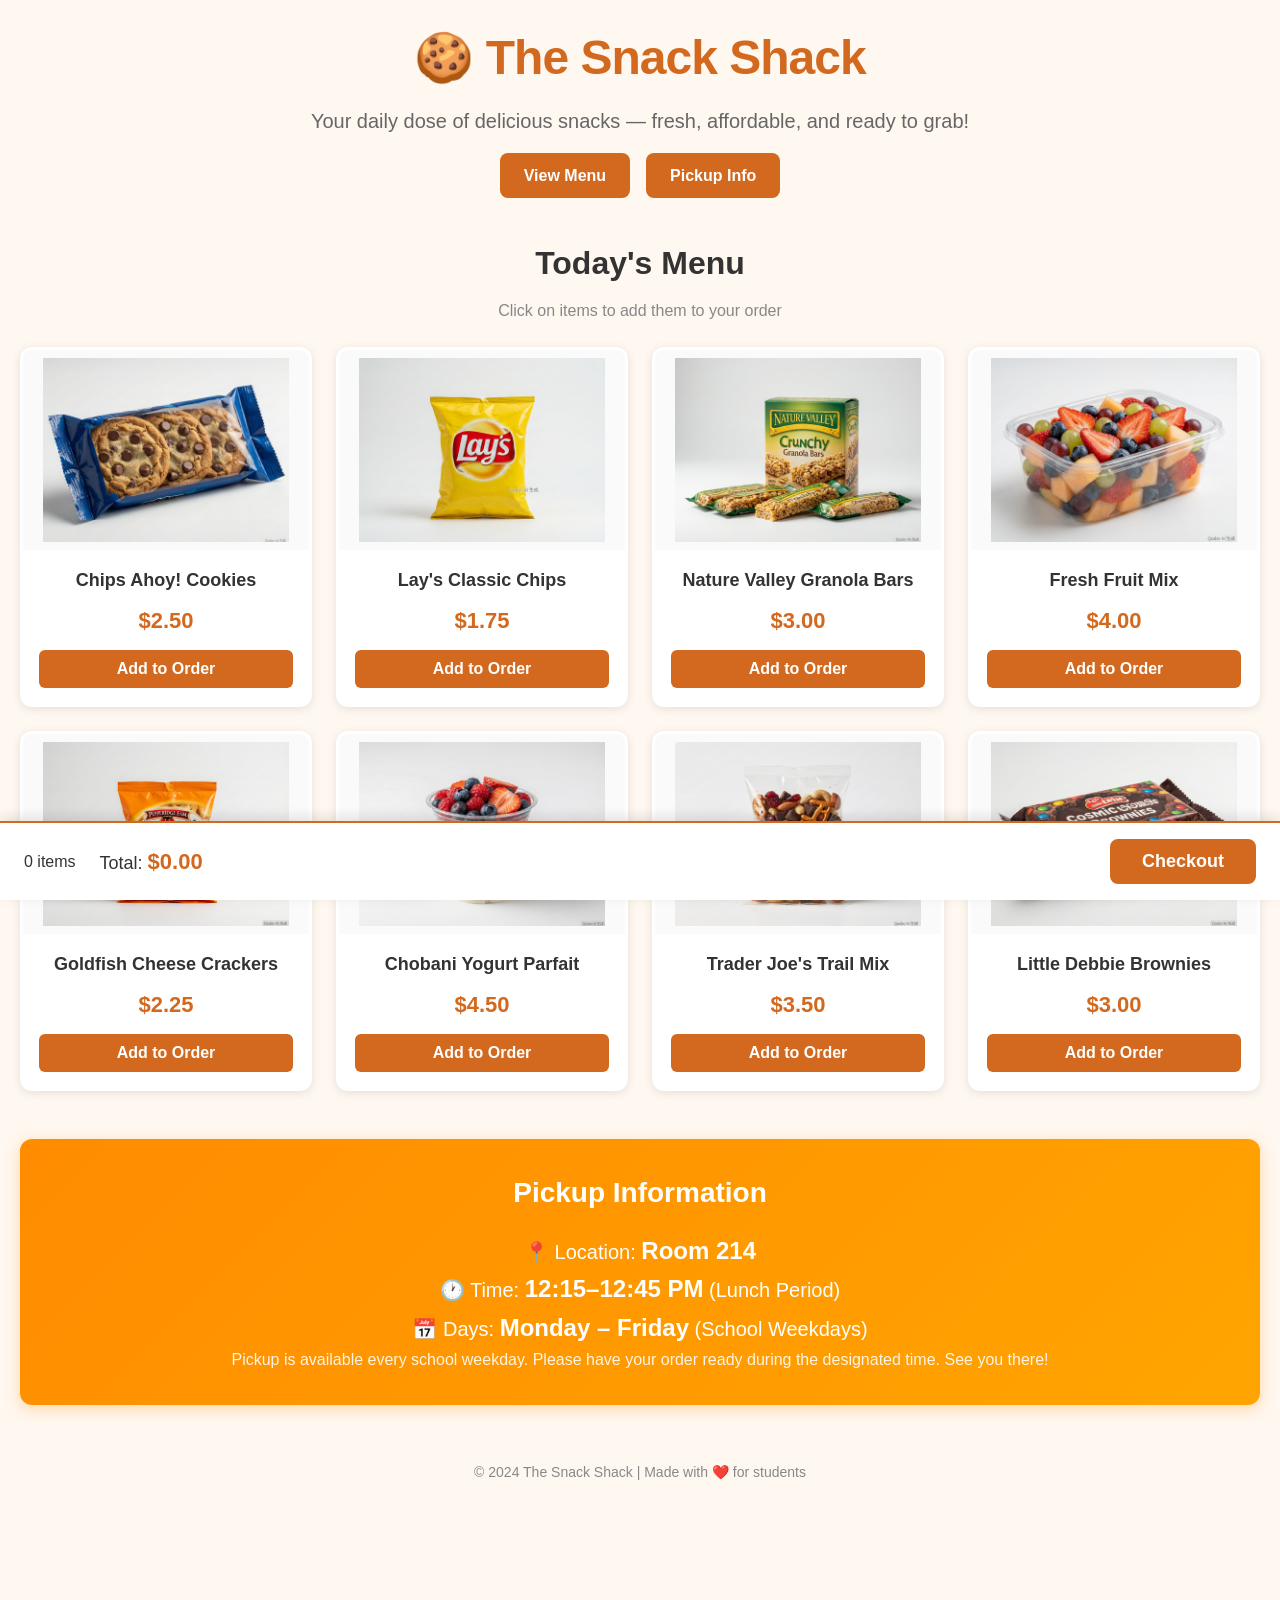
==== index.html @ eaa900c5 "Add Snack Shack website with brand-specific product images and pickup schedule" ====
<!DOCTYPE html>
<html lang="en">

<head>
    <meta charset="UTF-8">
    <meta name="viewport" content="width=device-width, initial-scale=1.0">
    <title>Today's Snack Shop</title>
    <link rel="stylesheet" href="stylesheet.css">
</head>

<body>

    <header class="site-header">
        <h1>🍪 The Snack Shack</h1>
        <p class="tagline">Your daily dose of delicious snacks — fresh, affordable, and ready to grab!</p>
        <nav class="header-nav">
            <a href="#menu" class="nav-link">View Menu</a>
            <a href="#pickup" class="nav-link">Pickup Info</a>
        </nav>
    </header>

    <section class="menu-section" id="menu">
        <h2>Today's Menu</h2>
        <p class="menu-subtitle">Click on items to add them to your order</p>
        <div class="menu-grid">

            <div class="menu-item" data-name="Chips Ahoy! Cookies" data-price="2.50">
                <img src="images/chips-ahoy-cookies.png" alt="Chips Ahoy! Chocolate Chip Cookies">
                <div class="item-info">
                    <h3 class="item-name">Chips Ahoy! Cookies</h3>
                    <p class="item-price">$2.50</p>
                    <button class="add-btn">Add to Order</button>
                </div>
            </div>

            <div class="menu-item" data-name="Lay's Classic Chips" data-price="1.75">
                <img src="images/lays-classic-chips.png" alt="Lay's Classic Potato Chips">
                <div class="item-info">
                    <h3 class="item-name">Lay's Classic Chips</h3>
                    <p class="item-price">$1.75</p>
                    <button class="add-btn">Add to Order</button>
                </div>
            </div>

            <div class="menu-item" data-name="Nature Valley Granola Bars" data-price="3.00">
                <img src="images/nature-valley-granola.png" alt="Nature Valley Crunchy Granola Bars">
                <div class="item-info">
                    <h3 class="item-name">Nature Valley Granola Bars</h3>
                    <p class="item-price">$3.00</p>
                    <button class="add-btn">Add to Order</button>
                </div>
            </div>

            <div class="menu-item" data-name="Fresh Fruit Mix" data-price="4.00">
                <img src="images/fresh-fruit-mix.png" alt="Fresh Cut Fruit Mix">
                <div class="item-info">
                    <h3 class="item-name">Fresh Fruit Mix</h3>
                    <p class="item-price">$4.00</p>
                    <button class="add-btn">Add to Order</button>
                </div>
            </div>

            <div class="menu-item" data-name="Goldfish Cheese Crackers" data-price="2.25">
                <img src="images/goldfish-crackers.png" alt="Pepperidge Farm Goldfish Crackers">
                <div class="item-info">
                    <h3 class="item-name">Goldfish Cheese Crackers</h3>
                    <p class="item-price">$2.25</p>
                    <button class="add-btn">Add to Order</button>
                </div>
            </div>

            <div class="menu-item" data-name="Chobani Yogurt Parfait" data-price="4.50">
                <img src="images/chobani-yogurt-parfait.png" alt="Chobani Yogurt Parfait with Granola and Berries">
                <div class="item-info">
                    <h3 class="item-name">Chobani Yogurt Parfait</h3>
                    <p class="item-price">$4.50</p>
                    <button class="add-btn">Add to Order</button>
                </div>
            </div>

            <div class="menu-item" data-name="Trader Joe's Trail Mix" data-price="3.50">
                <img src="images/trail-mix.png" alt="Trader Joe's Trail Mix">
                <div class="item-info">
                    <h3 class="item-name">Trader Joe's Trail Mix</h3>
                    <p class="item-price">$3.50</p>
                    <button class="add-btn">Add to Order</button>
                </div>
            </div>

            <div class="menu-item" data-name="Little Debbie Brownies" data-price="3.00">
                <img src="images/little-debbie-brownies.png" alt="Little Debbie Cosmic Brownies">
                <div class="item-info">
                    <h3 class="item-name">Little Debbie Brownies</h3>
                    <p class="item-price">$3.00</p>
                    <button class="add-btn">Add to Order</button>
                </div>
            </div>

        </div>
    </section>

    <section class="pickup-banner" id="pickup">
        <h2>Pickup Information</h2>
        <p class="pickup-details">📍 Location: <strong>Room 214</strong></p>
        <p class="pickup-details">🕐 Time: <strong>12:15–12:45 PM</strong> (Lunch Period)</p>
        <p class="pickup-details">📅 Days: <strong>Monday – Friday</strong> (School Weekdays)</p>
        <p class="pickup-note">Pickup is available every school weekday. Please have your order ready during the designated time. See you there!</p>
    </section>

    <footer class="site-footer">
        <p>&copy; 2024 The Snack Shack | Made with ❤️ for students</p>
    </footer>

    <div class="cart-bar" id="cartBar">
        <div class="cart-info">
            <span id="cartCount">0 items</span>
            <span class="cart-total">Total: <strong id="cartTotal">$0.00</strong></span>
        </div>
        <button class="cart-btn" id="checkoutBtn">Checkout</button>
    </div>

    <div class="modal-overlay" id="modalOverlay">
        <div class="modal">
            <h2>Your Order</h2>
            <div id="orderSummary"></div>
            <div class="modal-footer">
                <p class="modal-total">Total: <strong id="modalTotal">$0.00</strong></p>
                <p class="modal-pickup">📍 Pick up at <strong>Room 214</strong>, <strong>12:15–12:45 PM</strong>, Mon–Fri</p>
                <button class="modal-btn" id="closeModal">Close</button>
            </div>
        </div>
    </div>

</body>

<script src="script.js"></script>

</html>
---- stylesheet.css ----
* {
    box-sizing: border-box;
    margin: 0;
    padding: 0;
}

body {
    font-family: 'Segoe UI', Tahoma, Geneva, Verdana, sans-serif;
    background-color: #fff8f0;
    color: #333;
    padding: 20px;
    line-height: 1.6;
    max-width: 1400px;
    margin: 0 auto;
}

.site-header {
    text-align: center;
    margin-bottom: 40px;
}

.site-header h1 {
    font-size: 48px;
    color: #d2691e;
    margin-bottom: 8px;
    font-weight: 700;
    letter-spacing: -1px;
}

.tagline {
    font-size: 20px;
    color: #666;
    text-align: center;
    margin-bottom: 16px;
}

.header-nav {
    display: flex;
    gap: 16px;
    justify-content: center;
    margin-top: 16px;
}

.nav-link {
    display: inline-block;
    padding: 10px 24px;
    background: #d2691e;
    color: #fff;
    text-decoration: none;
    border-radius: 8px;
    font-weight: 600;
    transition: background 0.2s;
}

.nav-link:hover {
    background: #b8541a;
}

.menu-section h2 {
    font-size: 32px;
    color: #333;
    margin-bottom: 8px;
    text-align: center;
}

.menu-subtitle {
    text-align: center;
    color: #888;
    font-size: 16px;
    margin-bottom: 24px;
}

.menu-grid {
    display: grid;
    grid-template-columns: repeat(auto-fit, minmax(250px, 1fr));
    gap: 24px;
    margin-bottom: 48px;
}

.menu-item {
    background: #fff;
    border-radius: 12px;
    overflow: hidden;
    box-shadow: 0 2px 10px rgba(0, 0, 0, 0.1);
    transition: transform 0.2s ease, box-shadow 0.2s ease;
    cursor: pointer;
    border: 3px solid transparent;
}

.menu-item.selected {
    border-color: #4CAF50;
    background: #f1f8f4;
}

.menu-item:hover {
    transform: translateY(-4px);
    box-shadow: 0 6px 20px rgba(0, 0, 0, 0.15);
}

.menu-item img {
    width: 100%;
    height: 200px;
    object-fit: contain;
    display: block;
    background: #fafafa;
    padding: 8px;
}

.item-info {
    padding: 16px;
    text-align: center;
}

.item-name {
    font-size: 18px;
    color: #333;
    margin-bottom: 8px;
}

.item-price {
    font-size: 22px;
    font-weight: bold;
    color: #d2691e;
    text-align: center;
    margin-bottom: 12px;
}

.add-btn {
    width: 100%;
    padding: 10px;
    background: #d2691e;
    color: #fff;
    border: none;
    border-radius: 6px;
    font-size: 16px;
    font-weight: 600;
    cursor: pointer;
    transition: background 0.2s;
}

.add-btn:hover {
    background: #b8541a;
}

.menu-item.selected .add-btn {
    background: #4CAF50;
}

.pickup-banner {
    background: linear-gradient(135deg, #ff8c00, #ffa500);
    color: #fff;
    text-align: center;
    padding: 32px;
    border-radius: 12px;
    font-size: 22px;
    box-shadow: 0 4px 16px rgba(255, 140, 0, 0.3);
    margin-bottom: 32px;
}

.pickup-banner h2 {
    font-size: 28px;
    margin-bottom: 16px;
    color: #fff;
}

.pickup-details {
    font-size: 20px;
    margin: 8px 0;
}

.pickup-note {
    font-size: 16px;
    margin-top: 16px;
    opacity: 0.9;
}

.site-footer {
    text-align: center;
    padding: 24px;
    color: #888;
    font-size: 14px;
    margin-bottom: 80px;
}

.pickup-banner p {
    margin: 0;
}

.pickup-banner strong {
    font-size: 24px;
}

.cart-bar {
    position: fixed;
    bottom: 0;
    left: 0;
    right: 0;
    background: #fff;
    border-top: 2px solid #d2691e;
    padding: 16px 24px;
    display: flex;
    justify-content: space-between;
    align-items: center;
    box-shadow: 0 -4px 12px rgba(0, 0, 0, 0.1);
    z-index: 100;
}

.cart-info {
    display: flex;
    gap: 24px;
    align-items: center;
}

.cart-total {
    font-size: 18px;
}

.cart-total strong {
    color: #d2691e;
    font-size: 22px;
}

.cart-btn {
    padding: 12px 32px;
    background: #d2691e;
    color: #fff;
    border: none;
    border-radius: 8px;
    font-size: 18px;
    font-weight: 600;
    cursor: pointer;
    transition: background 0.2s;
}

.cart-btn:hover {
    background: #b8541a;
}

.modal-overlay {
    display: none;
    position: fixed;
    top: 0;
    left: 0;
    right: 0;
    bottom: 0;
    background: rgba(0, 0, 0, 0.6);
    z-index: 200;
    justify-content: center;
    align-items: center;
}

.modal-overlay.active {
    display: flex;
}

.modal {
    background: #fff;
    border-radius: 16px;
    padding: 32px;
    max-width: 500px;
    width: 90%;
    max-height: 80vh;
    overflow-y: auto;
}

.modal h2 {
    font-size: 28px;
    color: #d2691e;
    margin-bottom: 20px;
}

#orderSummary {
    margin-bottom: 20px;
}

.order-item {
    display: flex;
    justify-content: space-between;
    padding: 12px 0;
    border-bottom: 1px solid #eee;
}

.order-item-name {
    font-weight: 600;
}

.order-item-price {
    color: #d2691e;
    font-weight: 600;
}

.modal-footer {
    text-align: center;
}

.modal-total {
    font-size: 22px;
    margin-bottom: 12px;
}

.modal-total strong {
    color: #d2691e;
}

.modal-pickup {
    font-size: 16px;
    color: #666;
    margin-bottom: 20px;
}

.modal-btn {
    padding: 12px 40px;
    background: #d2691e;
    color: #fff;
    border: none;
    border-radius: 8px;
    font-size: 18px;
    font-weight: 600;
    cursor: pointer;
}

.modal-btn:hover {
    background: #b8541a;
}

@media (max-width: 768px) {
    body {
        padding: 16px;
        padding-bottom: 100px;
    }

    .site-header h1 {
        font-size: 32px;
    }

    .tagline {
        font-size: 16px;
    }

    .menu-section h2 {
        font-size: 24px;
    }

    .menu-grid {
        grid-template-columns: repeat(auto-fit, minmax(150px, 1fr));
        gap: 16px;
    }

    .menu-item img {
        height: 140px;
    }

    .item-name {
        font-size: 14px;
    }

    .item-price {
        font-size: 18px;
    }

    .add-btn {
        font-size: 14px;
        padding: 8px;
    }

    .pickup-banner {
        padding: 20px;
    }

    .pickup-banner h2 {
        font-size: 22px;
    }

    .pickup-details {
        font-size: 16px;
    }

    .pickup-note {
        font-size: 14px;
    }

    .cart-bar {
        padding: 12px 16px;
    }

    .cart-info {
        gap: 12px;
        font-size: 14px;
    }

    .cart-total strong {
        font-size: 18px;
    }

    .cart-btn {
        padding: 10px 20px;
        font-size: 16px;
    }
}
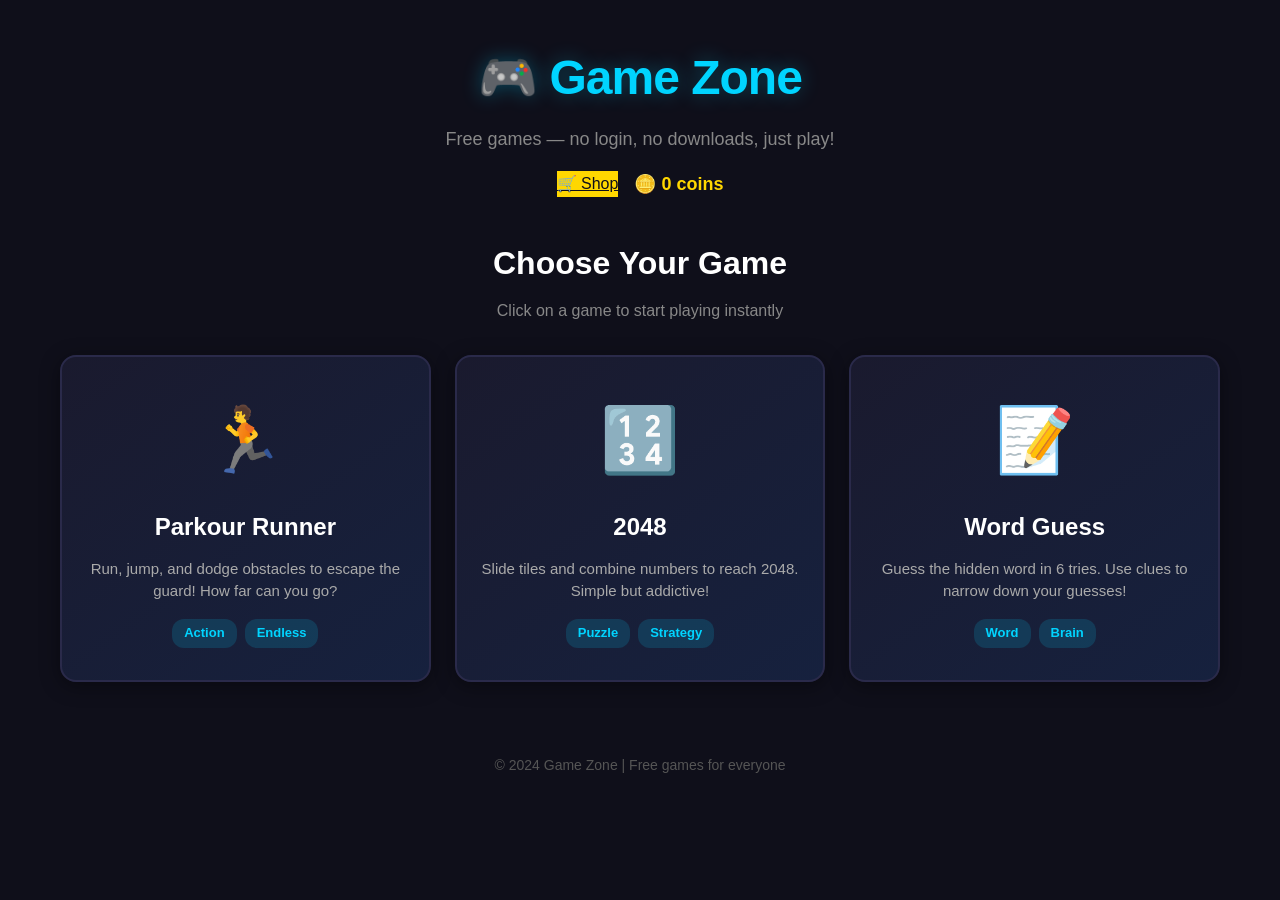
==== commit c9eea662: "Add Game Zone - 3 browser games with shop system - Parkour Runner: endless runner with 3 lanes, obst" ====
--- a/index.html
+++ b/index.html
@@ -4,135 +4,73 @@
 <head>
     <meta charset="UTF-8">
     <meta name="viewport" content="width=device-width, initial-scale=1.0">
-    <title>Today's Snack Shop</title>
+    <title>Game Zone - Free Online Games</title>
     <link rel="stylesheet" href="stylesheet.css">
 </head>
 
 <body>
 
     <header class="site-header">
-        <h1>🍪 The Snack Shack</h1>
-        <p class="tagline">Your daily dose of delicious snacks — fresh, affordable, and ready to grab!</p>
-        <nav class="header-nav">
-            <a href="#menu" class="nav-link">View Menu</a>
-            <a href="#pickup" class="nav-link">Pickup Info</a>
-        </nav>
+        <h1>🎮 Game Zone</h1>
+        <p class="tagline">Free games — no login, no downloads, just play!</p>
+        <div style="margin-top: 16px; display: flex; gap: 16px; justify-content: center; align-items: center;">
+            <a href="shop.html" class="nav-link" style="background: #ffd700; color: #0f0f1a;">🛒 Shop</a>
+            <span style="font-size: 18px; font-weight: 700; color: #ffd700;">🪙 <span id="homeCoins">0</span> coins</span>
+        </div>
     </header>
 
-    <section class="menu-section" id="menu">
-        <h2>Today's Menu</h2>
-        <p class="menu-subtitle">Click on items to add them to your order</p>
-        <div class="menu-grid">
+    <script>
+        document.getElementById('homeCoins').textContent = localStorage.getItem('gamezone_coins') || '0';
+    </script>
 
-            <div class="menu-item" data-name="Chips Ahoy! Cookies" data-price="2.50">
-                <img src="images/chips-ahoy-cookies.png" alt="Chips Ahoy! Chocolate Chip Cookies">
-                <div class="item-info">
-                    <h3 class="item-name">Chips Ahoy! Cookies</h3>
-                    <p class="item-price">$2.50</p>
-                    <button class="add-btn">Add to Order</button>
+    <section class="games-section">
+        <h2>Choose Your Game</h2>
+        <p class="games-subtitle">Click on a game to start playing instantly</p>
+        <div class="games-grid">
+
+            <a href="runner.html" class="game-card">
+                <div class="game-icon">🏃</div>
+                <div class="game-info">
+                    <h3 class="game-name">Parkour Runner</h3>
+                    <p class="game-description">Run, jump, and dodge obstacles to escape the guard! How far can you go?</p>
+                    <div class="game-tags">
+                        <span class="tag">Action</span>
+                        <span class="tag">Endless</span>
+                    </div>
                 </div>
-            </div>
+            </a>
 
-            <div class="menu-item" data-name="Lay's Classic Chips" data-price="1.75">
-                <img src="images/lays-classic-chips.png" alt="Lay's Classic Potato Chips">
-                <div class="item-info">
-                    <h3 class="item-name">Lay's Classic Chips</h3>
-                    <p class="item-price">$1.75</p>
-                    <button class="add-btn">Add to Order</button>
+            <a href="2048.html" class="game-card">
+                <div class="game-icon">🔢</div>
+                <div class="game-info">
+                    <h3 class="game-name">2048</h3>
+                    <p class="game-description">Slide tiles and combine numbers to reach 2048. Simple but addictive!</p>
+                    <div class="game-tags">
+                        <span class="tag">Puzzle</span>
+                        <span class="tag">Strategy</span>
+                    </div>
                 </div>
-            </div>
+            </a>
 
-            <div class="menu-item" data-name="Nature Valley Granola Bars" data-price="3.00">
-                <img src="images/nature-valley-granola.png" alt="Nature Valley Crunchy Granola Bars">
-                <div class="item-info">
-                    <h3 class="item-name">Nature Valley Granola Bars</h3>
-                    <p class="item-price">$3.00</p>
-                    <button class="add-btn">Add to Order</button>
+            <a href="wordle.html" class="game-card">
+                <div class="game-icon">📝</div>
+                <div class="game-info">
+                    <h3 class="game-name">Word Guess</h3>
+                    <p class="game-description">Guess the hidden word in 6 tries. Use clues to narrow down your guesses!</p>
+                    <div class="game-tags">
+                        <span class="tag">Word</span>
+                        <span class="tag">Brain</span>
+                    </div>
                 </div>
-            </div>
-
-            <div class="menu-item" data-name="Fresh Fruit Mix" data-price="4.00">
-                <img src="images/fresh-fruit-mix.png" alt="Fresh Cut Fruit Mix">
-                <div class="item-info">
-                    <h3 class="item-name">Fresh Fruit Mix</h3>
-                    <p class="item-price">$4.00</p>
-                    <button class="add-btn">Add to Order</button>
-                </div>
-            </div>
-
-            <div class="menu-item" data-name="Goldfish Cheese Crackers" data-price="2.25">
-                <img src="images/goldfish-crackers.png" alt="Pepperidge Farm Goldfish Crackers">
-                <div class="item-info">
-                    <h3 class="item-name">Goldfish Cheese Crackers</h3>
-                    <p class="item-price">$2.25</p>
-                    <button class="add-btn">Add to Order</button>
-                </div>
-            </div>
-
-            <div class="menu-item" data-name="Chobani Yogurt Parfait" data-price="4.50">
-                <img src="images/chobani-yogurt-parfait.png" alt="Chobani Yogurt Parfait with Granola and Berries">
-                <div class="item-info">
-                    <h3 class="item-name">Chobani Yogurt Parfait</h3>
-                    <p class="item-price">$4.50</p>
-                    <button class="add-btn">Add to Order</button>
-                </div>
-            </div>
-
-            <div class="menu-item" data-name="Trader Joe's Trail Mix" data-price="3.50">
-                <img src="images/trail-mix.png" alt="Trader Joe's Trail Mix">
-                <div class="item-info">
-                    <h3 class="item-name">Trader Joe's Trail Mix</h3>
-                    <p class="item-price">$3.50</p>
-                    <button class="add-btn">Add to Order</button>
-                </div>
-            </div>
-
-            <div class="menu-item" data-name="Little Debbie Brownies" data-price="3.00">
-                <img src="images/little-debbie-brownies.png" alt="Little Debbie Cosmic Brownies">
-                <div class="item-info">
-                    <h3 class="item-name">Little Debbie Brownies</h3>
-                    <p class="item-price">$3.00</p>
-                    <button class="add-btn">Add to Order</button>
-                </div>
-            </div>
+            </a>
 
         </div>
     </section>
 
-    <section class="pickup-banner" id="pickup">
-        <h2>Pickup Information</h2>
-        <p class="pickup-details">📍 Location: <strong>Room 214</strong></p>
-        <p class="pickup-details">🕐 Time: <strong>12:15–12:45 PM</strong> (Lunch Period)</p>
-        <p class="pickup-details">📅 Days: <strong>Monday – Friday</strong> (School Weekdays)</p>
-        <p class="pickup-note">Pickup is available every school weekday. Please have your order ready during the designated time. See you there!</p>
-    </section>
-
     <footer class="site-footer">
-        <p>&copy; 2024 The Snack Shack | Made with ❤️ for students</p>
+        <p>&copy; 2024 Game Zone | Free games for everyone</p>
     </footer>
-
-    <div class="cart-bar" id="cartBar">
-        <div class="cart-info">
-            <span id="cartCount">0 items</span>
-            <span class="cart-total">Total: <strong id="cartTotal">$0.00</strong></span>
-        </div>
-        <button class="cart-btn" id="checkoutBtn">Checkout</button>
-    </div>
-
-    <div class="modal-overlay" id="modalOverlay">
-        <div class="modal">
-            <h2>Your Order</h2>
-            <div id="orderSummary"></div>
-            <div class="modal-footer">
-                <p class="modal-total">Total: <strong id="modalTotal">$0.00</strong></p>
-                <p class="modal-pickup">📍 Pick up at <strong>Room 214</strong>, <strong>12:15–12:45 PM</strong>, Mon–Fri</p>
-                <button class="modal-btn" id="closeModal">Close</button>
-            </div>
-        </div>
-    </div>
 
 </body>
 
-<script src="script.js"></script>
-
 </html>
--- a/stylesheet.css
+++ b/stylesheet.css
@@ -1,3 +1,4 @@
+/* ===== Global Reset & Base ===== */
 * {
     box-sizing: border-box;
     margin: 0;
@@ -6,327 +7,266 @@
 
 body {
     font-family: 'Segoe UI', Tahoma, Geneva, Verdana, sans-serif;
-    background-color: #fff8f0;
-    color: #333;
+    background-color: #0f0f1a;
+    color: #e0e0e0;
     padding: 20px;
     line-height: 1.6;
-    max-width: 1400px;
+    max-width: 1200px;
     margin: 0 auto;
-}
-
+    min-height: 100vh;
+}
+
+/* ===== Header ===== */
 .site-header {
     text-align: center;
     margin-bottom: 40px;
+    padding-top: 20px;
 }
 
 .site-header h1 {
     font-size: 48px;
-    color: #d2691e;
+    color: #00d4ff;
     margin-bottom: 8px;
     font-weight: 700;
     letter-spacing: -1px;
+    text-shadow: 0 0 20px rgba(0, 212, 255, 0.3);
 }
 
 .tagline {
-    font-size: 20px;
-    color: #666;
-    text-align: center;
-    margin-bottom: 16px;
-}
-
-.header-nav {
+    font-size: 18px;
+    color: #888;
+    text-align: center;
+    margin-bottom: 16px;
+}
+
+/* ===== Home Page - Game Menu ===== */
+.games-section h2 {
+    font-size: 32px;
+    color: #fff;
+    margin-bottom: 8px;
+    text-align: center;
+}
+
+.games-subtitle {
+    text-align: center;
+    color: #888;
+    font-size: 16px;
+    margin-bottom: 32px;
+}
+
+.games-grid {
+    display: grid;
+    grid-template-columns: repeat(auto-fit, minmax(300px, 1fr));
+    gap: 24px;
+    margin-bottom: 48px;
+}
+
+.game-card {
+    background: linear-gradient(145deg, #1a1a2e, #16213e);
+    border-radius: 16px;
+    overflow: hidden;
+    box-shadow: 0 4px 20px rgba(0, 0, 0, 0.4);
+    transition: transform 0.3s ease, box-shadow 0.3s ease;
+    cursor: pointer;
+    border: 2px solid #2a2a4a;
+    text-decoration: none;
+    color: inherit;
+    display: block;
+    padding: 32px 24px;
+    text-align: center;
+}
+
+.game-card:hover {
+    transform: translateY(-8px);
+    box-shadow: 0 8px 32px rgba(0, 212, 255, 0.2);
+    border-color: #00d4ff;
+}
+
+.game-icon {
+    font-size: 64px;
+    margin-bottom: 16px;
+    display: block;
+}
+
+.game-info {
+    padding: 0;
+}
+
+.game-name {
+    font-size: 24px;
+    color: #fff;
+    margin-bottom: 12px;
+    font-weight: 700;
+}
+
+.game-description {
+    font-size: 15px;
+    color: #aaa;
+    margin-bottom: 16px;
+    line-height: 1.5;
+}
+
+.game-tags {
     display: flex;
-    gap: 16px;
+    gap: 8px;
     justify-content: center;
-    margin-top: 16px;
-}
-
-.nav-link {
+    flex-wrap: wrap;
+}
+
+.tag {
+    background: rgba(0, 212, 255, 0.15);
+    color: #00d4ff;
+    padding: 4px 12px;
+    border-radius: 12px;
+    font-size: 13px;
+    font-weight: 600;
+}
+
+/* ===== Footer ===== */
+.site-footer {
+    text-align: center;
+    padding: 24px;
+    color: #555;
+    font-size: 14px;
+    margin-bottom: 20px;
+}
+
+/* ===== Back Button (shared for game pages) ===== */
+.back-link {
     display: inline-block;
-    padding: 10px 24px;
-    background: #d2691e;
-    color: #fff;
+    padding: 8px 20px;
+    background: rgba(255, 255, 255, 0.1);
+    color: #00d4ff;
     text-decoration: none;
     border-radius: 8px;
     font-weight: 600;
     transition: background 0.2s;
-}
-
-.nav-link:hover {
-    background: #b8541a;
-}
-
-.menu-section h2 {
-    font-size: 32px;
-    color: #333;
+    margin-bottom: 16px;
+    border: 1px solid rgba(0, 212, 255, 0.3);
+}
+
+.back-link:hover {
+    background: rgba(0, 212, 255, 0.15);
+}
+
+/* ===== Game Page Shared Styles ===== */
+.game-header {
+    text-align: center;
+    margin-bottom: 24px;
+}
+
+.game-header h1 {
+    font-size: 36px;
+    color: #00d4ff;
     margin-bottom: 8px;
-    text-align: center;
-}
-
-.menu-subtitle {
-    text-align: center;
+}
+
+.game-header p {
     color: #888;
-    font-size: 16px;
-    margin-bottom: 24px;
-}
-
-.menu-grid {
-    display: grid;
-    grid-template-columns: repeat(auto-fit, minmax(250px, 1fr));
-    gap: 24px;
-    margin-bottom: 48px;
-}
-
-.menu-item {
-    background: #fff;
-    border-radius: 12px;
-    overflow: hidden;
-    box-shadow: 0 2px 10px rgba(0, 0, 0, 0.1);
-    transition: transform 0.2s ease, box-shadow 0.2s ease;
-    cursor: pointer;
-    border: 3px solid transparent;
-}
-
-.menu-item.selected {
-    border-color: #4CAF50;
-    background: #f1f8f4;
-}
-
-.menu-item:hover {
-    transform: translateY(-4px);
-    box-shadow: 0 6px 20px rgba(0, 0, 0, 0.15);
-}
-
-.menu-item img {
-    width: 100%;
-    height: 200px;
-    object-fit: contain;
-    display: block;
-    background: #fafafa;
-    padding: 8px;
-}
-
-.item-info {
-    padding: 16px;
-    text-align: center;
-}
-
-.item-name {
-    font-size: 18px;
-    color: #333;
-    margin-bottom: 8px;
-}
-
-.item-price {
+    font-size: 15px;
+}
+
+/* ===== Score / Status Display ===== */
+.score-display {
+    text-align: center;
+    margin-bottom: 16px;
+}
+
+.score-display span {
     font-size: 22px;
-    font-weight: bold;
-    color: #d2691e;
-    text-align: center;
-    margin-bottom: 12px;
-}
-
-.add-btn {
-    width: 100%;
-    padding: 10px;
-    background: #d2691e;
-    color: #fff;
+    font-weight: 700;
+    color: #00d4ff;
+}
+
+/* ===== Buttons (game actions) ===== */
+.game-btn {
+    padding: 10px 24px;
+    background: #00d4ff;
+    color: #0f0f1a;
     border: none;
-    border-radius: 6px;
+    border-radius: 8px;
     font-size: 16px;
     font-weight: 600;
     cursor: pointer;
-    transition: background 0.2s;
-}
-
-.add-btn:hover {
-    background: #b8541a;
-}
-
-.menu-item.selected .add-btn {
-    background: #4CAF50;
-}
-
-.pickup-banner {
-    background: linear-gradient(135deg, #ff8c00, #ffa500);
-    color: #fff;
-    text-align: center;
-    padding: 32px;
-    border-radius: 12px;
-    font-size: 22px;
-    box-shadow: 0 4px 16px rgba(255, 140, 0, 0.3);
-    margin-bottom: 32px;
-}
-
-.pickup-banner h2 {
-    font-size: 28px;
-    margin-bottom: 16px;
-    color: #fff;
-}
-
-.pickup-details {
-    font-size: 20px;
-    margin: 8px 0;
-}
-
-.pickup-note {
-    font-size: 16px;
-    margin-top: 16px;
-    opacity: 0.9;
-}
-
-.site-footer {
-    text-align: center;
-    padding: 24px;
-    color: #888;
-    font-size: 14px;
-    margin-bottom: 80px;
-}
-
-.pickup-banner p {
-    margin: 0;
-}
-
-.pickup-banner strong {
-    font-size: 24px;
-}
-
-.cart-bar {
-    position: fixed;
-    bottom: 0;
-    left: 0;
-    right: 0;
-    background: #fff;
-    border-top: 2px solid #d2691e;
-    padding: 16px 24px;
-    display: flex;
-    justify-content: space-between;
-    align-items: center;
-    box-shadow: 0 -4px 12px rgba(0, 0, 0, 0.1);
-    z-index: 100;
-}
-
-.cart-info {
-    display: flex;
-    gap: 24px;
-    align-items: center;
-}
-
-.cart-total {
-    font-size: 18px;
-}
-
-.cart-total strong {
-    color: #d2691e;
-    font-size: 22px;
-}
-
-.cart-btn {
-    padding: 12px 32px;
-    background: #d2691e;
-    color: #fff;
-    border: none;
-    border-radius: 8px;
-    font-size: 18px;
-    font-weight: 600;
-    cursor: pointer;
-    transition: background 0.2s;
-}
-
-.cart-btn:hover {
-    background: #b8541a;
-}
-
-.modal-overlay {
+    transition: background 0.2s, transform 0.1s;
+}
+
+.game-btn:hover {
+    background: #00b8e6;
+    transform: scale(1.02);
+}
+
+.game-btn:active {
+    transform: scale(0.98);
+}
+
+.game-btn.secondary {
+    background: rgba(255, 255, 255, 0.1);
+    color: #e0e0e0;
+    border: 1px solid #444;
+}
+
+.game-btn.secondary:hover {
+    background: rgba(255, 255, 255, 0.15);
+}
+
+/* ===== Overlay / Modal ===== */
+.overlay {
     display: none;
     position: fixed;
     top: 0;
     left: 0;
     right: 0;
     bottom: 0;
-    background: rgba(0, 0, 0, 0.6);
+    background: rgba(0, 0, 0, 0.8);
     z-index: 200;
     justify-content: center;
     align-items: center;
 }
 
-.modal-overlay.active {
+.overlay.active {
     display: flex;
 }
 
-.modal {
-    background: #fff;
+.overlay-content {
+    background: #1a1a2e;
     border-radius: 16px;
-    padding: 32px;
-    max-width: 500px;
+    padding: 40px;
+    text-align: center;
+    border: 2px solid #2a2a4a;
+    max-width: 400px;
     width: 90%;
-    max-height: 80vh;
-    overflow-y: auto;
-}
-
-.modal h2 {
+}
+
+.overlay-content h2 {
     font-size: 28px;
-    color: #d2691e;
-    margin-bottom: 20px;
-}
-
-#orderSummary {
-    margin-bottom: 20px;
-}
-
-.order-item {
+    color: #00d4ff;
+    margin-bottom: 16px;
+}
+
+.overlay-content p {
+    color: #aaa;
+    margin-bottom: 24px;
+    font-size: 16px;
+}
+
+/* ===== Canvas Container ===== */
+.canvas-container {
     display: flex;
-    justify-content: space-between;
-    padding: 12px 0;
-    border-bottom: 1px solid #eee;
-}
-
-.order-item-name {
-    font-weight: 600;
-}
-
-.order-item-price {
-    color: #d2691e;
-    font-weight: 600;
-}
-
-.modal-footer {
-    text-align: center;
-}
-
-.modal-total {
-    font-size: 22px;
-    margin-bottom: 12px;
-}
-
-.modal-total strong {
-    color: #d2691e;
-}
-
-.modal-pickup {
-    font-size: 16px;
-    color: #666;
-    margin-bottom: 20px;
-}
-
-.modal-btn {
-    padding: 12px 40px;
-    background: #d2691e;
-    color: #fff;
-    border: none;
+    justify-content: center;
+    margin-bottom: 16px;
+}
+
+.canvas-container canvas {
     border-radius: 8px;
-    font-size: 18px;
-    font-weight: 600;
-    cursor: pointer;
-}
-
-.modal-btn:hover {
-    background: #b8541a;
-}
-
+    border: 2px solid #2a2a4a;
+    max-width: 100%;
+}
+
+/* ===== Responsive ===== */
 @media (max-width: 768px) {
     body {
         padding: 16px;
-        padding-bottom: 100px;
     }
 
     .site-header h1 {
@@ -334,66 +274,31 @@
     }
 
     .tagline {
-        font-size: 16px;
-    }
-
-    .menu-section h2 {
+        font-size: 15px;
+    }
+
+    .games-section h2 {
         font-size: 24px;
     }
 
-    .menu-grid {
-        grid-template-columns: repeat(auto-fit, minmax(150px, 1fr));
+    .games-grid {
+        grid-template-columns: 1fr;
         gap: 16px;
     }
 
-    .menu-item img {
-        height: 140px;
-    }
-
-    .item-name {
-        font-size: 14px;
-    }
-
-    .item-price {
-        font-size: 18px;
-    }
-
-    .add-btn {
-        font-size: 14px;
-        padding: 8px;
-    }
-
-    .pickup-banner {
-        padding: 20px;
-    }
-
-    .pickup-banner h2 {
-        font-size: 22px;
-    }
-
-    .pickup-details {
-        font-size: 16px;
-    }
-
-    .pickup-note {
-        font-size: 14px;
-    }
-
-    .cart-bar {
-        padding: 12px 16px;
-    }
-
-    .cart-info {
-        gap: 12px;
-        font-size: 14px;
-    }
-
-    .cart-total strong {
-        font-size: 18px;
-    }
-
-    .cart-btn {
-        padding: 10px 20px;
-        font-size: 16px;
-    }
-}
+    .game-card {
+        padding: 24px 16px;
+    }
+
+    .game-icon {
+        font-size: 48px;
+    }
+
+    .game-name {
+        font-size: 20px;
+    }
+
+    .game-header h1 {
+        font-size: 28px;
+    }
+}
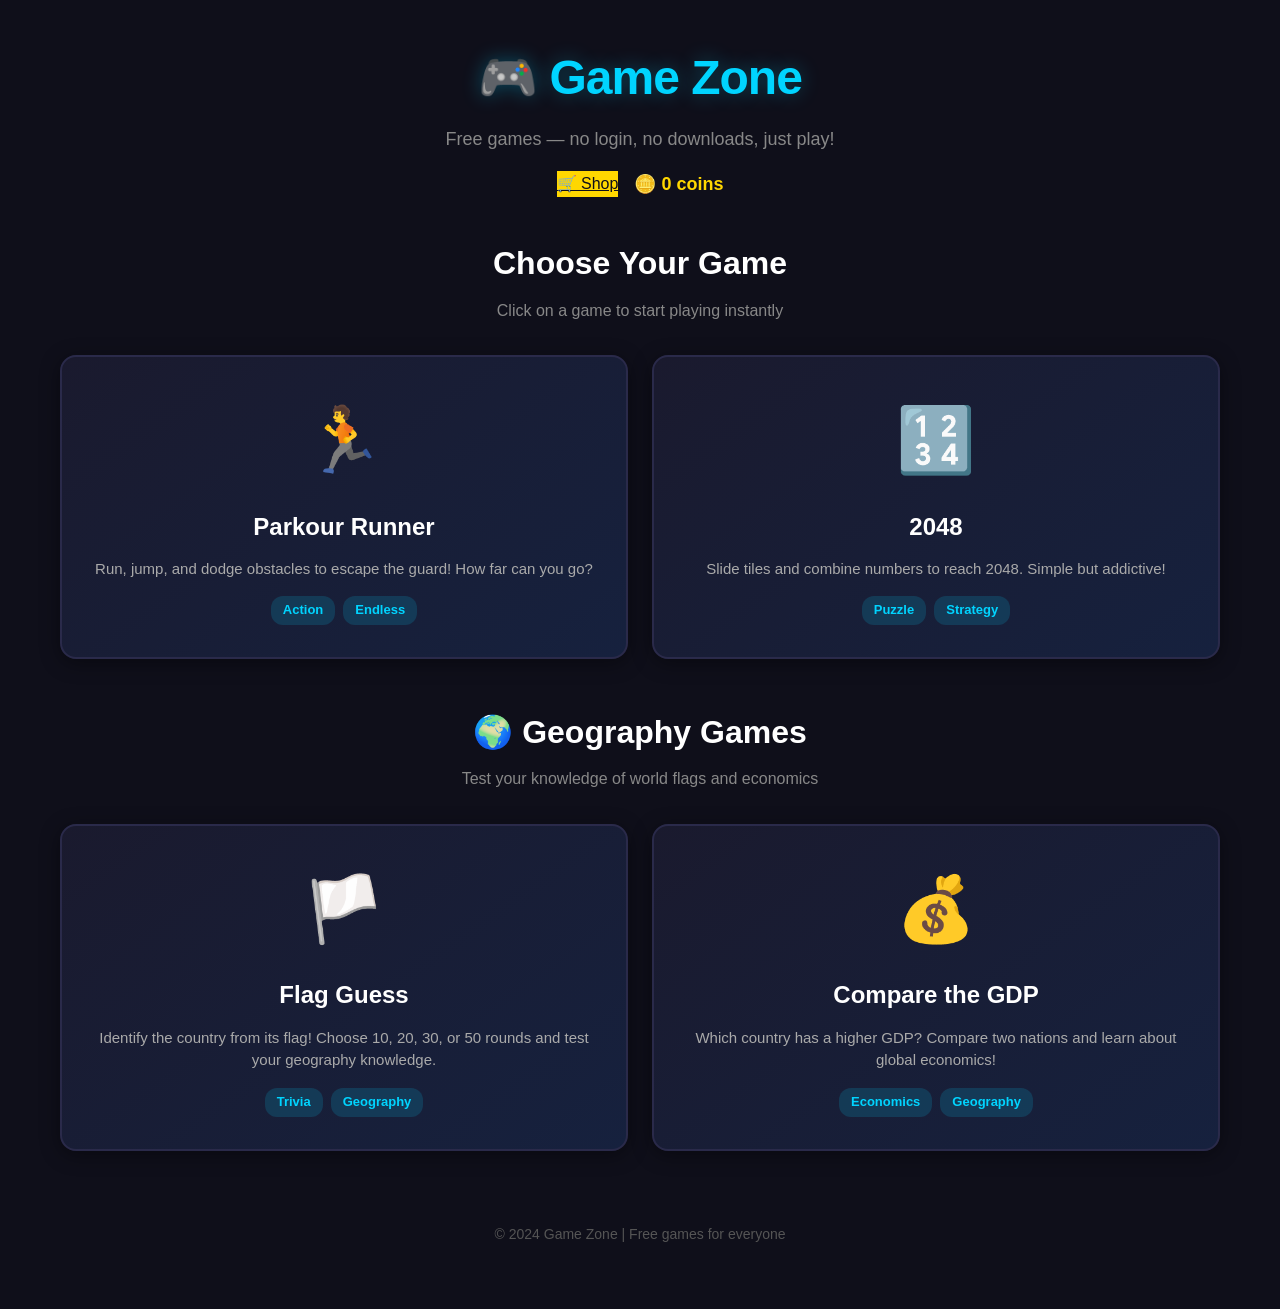
==== commit 503cc3d6: "Add Flag Guess and Compare the GDP geography games with round selector" ====
--- a/index.html
+++ b/index.html
@@ -52,14 +52,34 @@
                 </div>
             </a>
 
-            <a href="wordle.html" class="game-card">
-                <div class="game-icon">📝</div>
+        </div>
+    </section>
+
+    <section class="games-section">
+        <h2>🌍 Geography Games</h2>
+        <p class="games-subtitle">Test your knowledge of world flags and economics</p>
+        <div class="games-grid">
+
+            <a href="flag.html" class="game-card">
+                <div class="game-icon">🏳️</div>
                 <div class="game-info">
-                    <h3 class="game-name">Word Guess</h3>
-                    <p class="game-description">Guess the hidden word in 6 tries. Use clues to narrow down your guesses!</p>
+                    <h3 class="game-name">Flag Guess</h3>
+                    <p class="game-description">Identify the country from its flag! Choose 10, 20, 30, or 50 rounds and test your geography knowledge.</p>
                     <div class="game-tags">
-                        <span class="tag">Word</span>
-                        <span class="tag">Brain</span>
+                        <span class="tag">Trivia</span>
+                        <span class="tag">Geography</span>
+                    </div>
+                </div>
+            </a>
+
+            <a href="gdp.html" class="game-card">
+                <div class="game-icon">💰</div>
+                <div class="game-info">
+                    <h3 class="game-name">Compare the GDP</h3>
+                    <p class="game-description">Which country has a higher GDP? Compare two nations and learn about global economics!</p>
+                    <div class="game-tags">
+                        <span class="tag">Economics</span>
+                        <span class="tag">Geography</span>
                     </div>
                 </div>
             </a>
